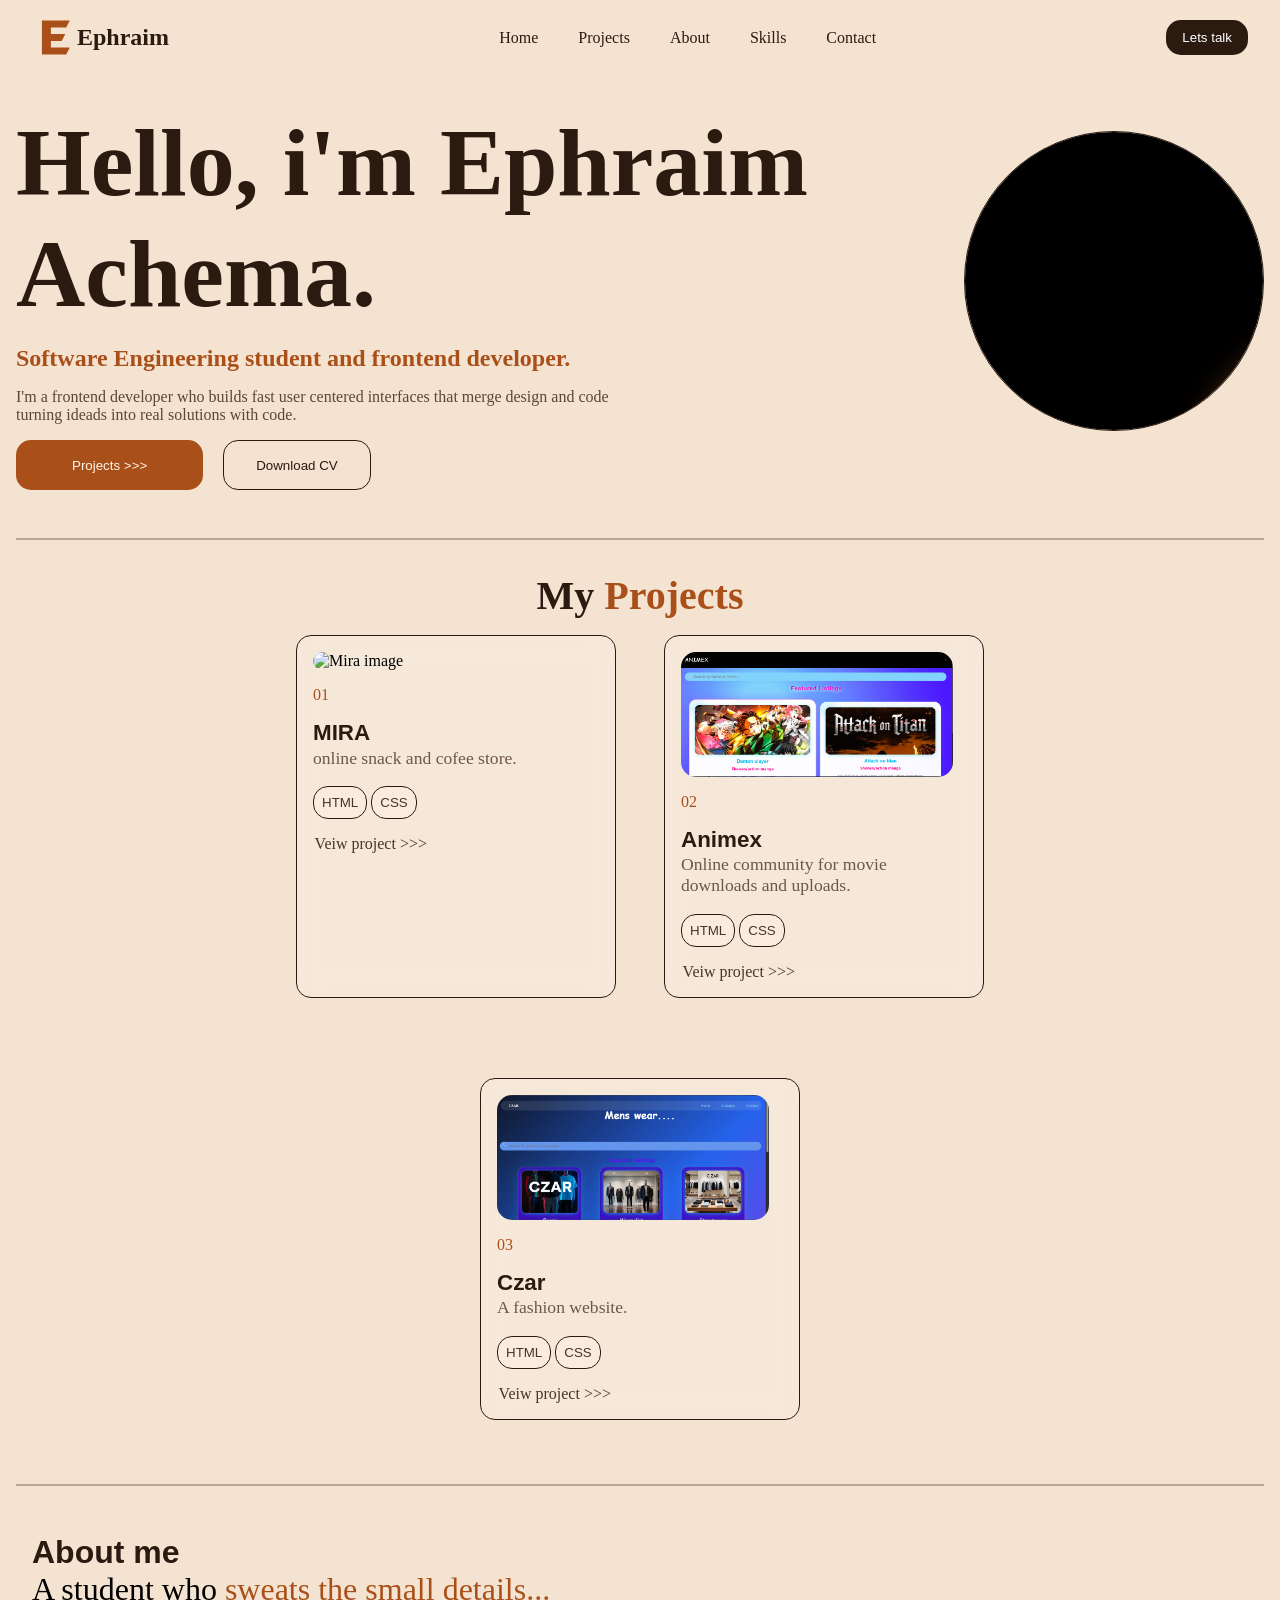
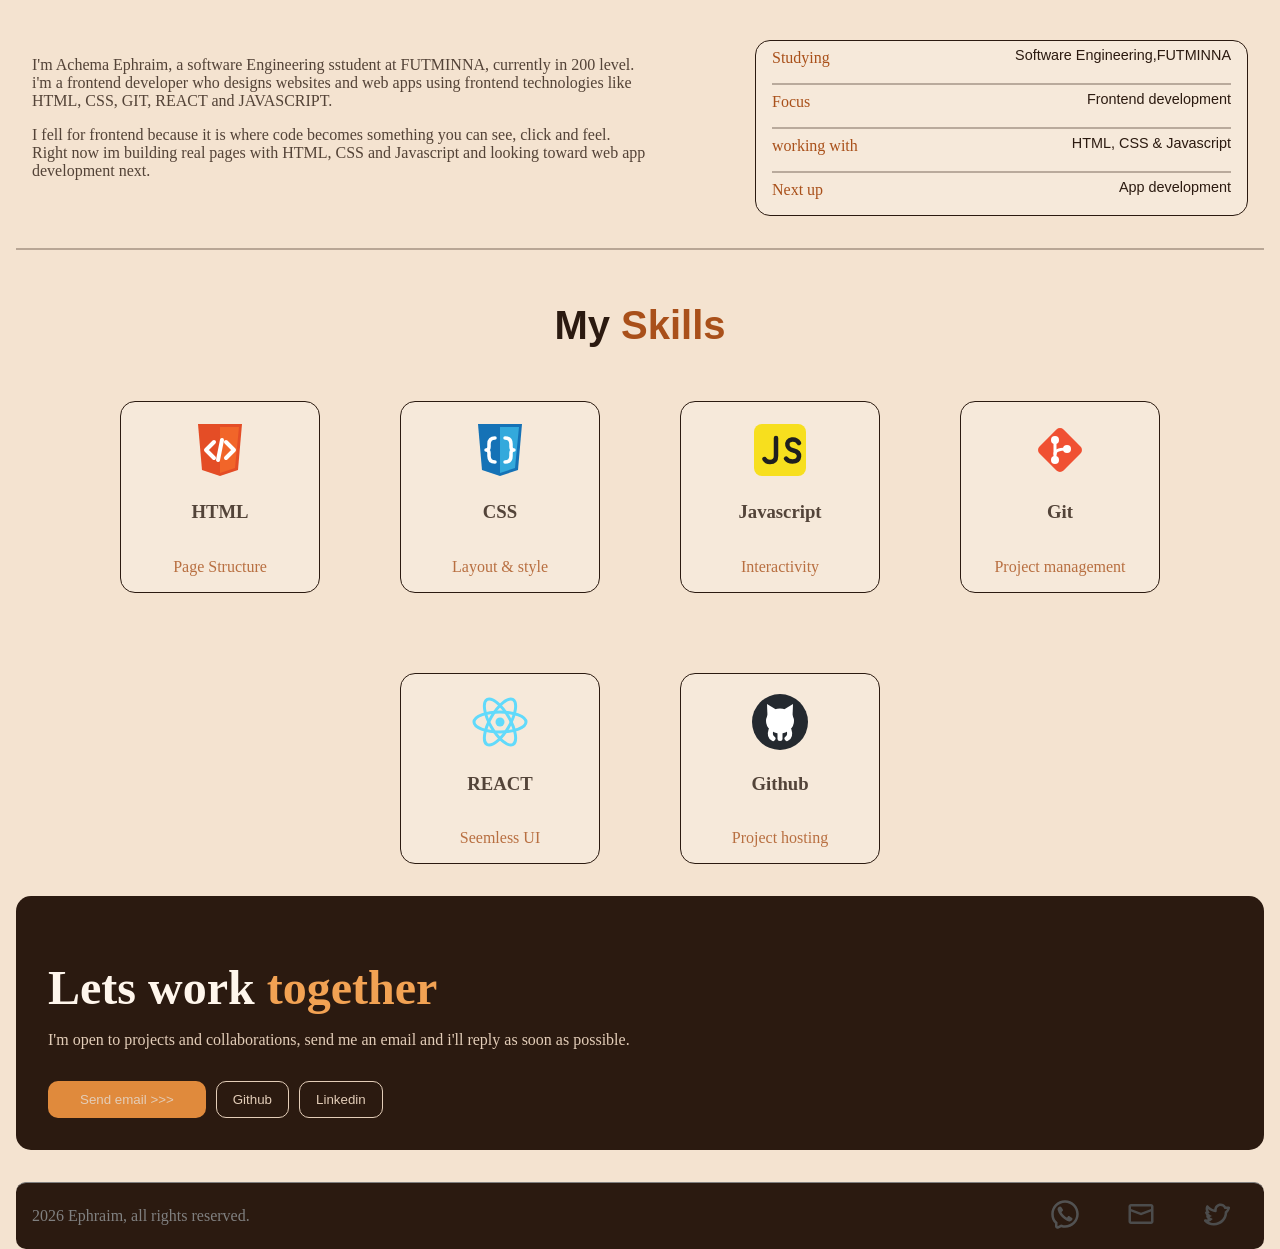
==== index.html @ fa287e12 "Rename porfolio.html to index.html" ====
<!DOCTYPE html>
<html lang="en">
<head>
  <meta charset="UTF-8">
  <meta name="viewport" content="width=device-width, initial-scale=1.0">
  <title>Achema Ephraim homepage</title>
  <link rel="stylesheet" href="portfolio.css">
  <link rel="icon" type="image/svg+xml" href="favicon.svg">
</head>
<body>
  <header class="header">
    <div class="headerdiv">
      <img src="favicon.svg" width="45" height="45">
<p class="headertxt">
  Ephraim
</p>
    </div>
    <nav>
      <ul class="ul" id="ul-links">
        <li class="li"><a class="nava" href="#Home">
          Home
        </a></li>
        <li class="li"><a class="nava" href="#Projects">
          Projects
        </a></li>
        <li class="li"><a class="nava" href="#About">
          About
        </a></li>
        <li class="li"><a class="nava" href="#Skills">
          Skills
        </a></li>
        <li class="li"><a class="nava" href="#Contact">
          Contact
        </a></li>
      </ul>
    </nav>
    
    <div class="header-actions">

      <button class="headerbtn">
        <a class="headerbtna" href="#Contact"> Lets talk</a>
    </button>

      <button class="menu-toggle" id="menu-toggle" aria-label="Open menu" aria-expanded="false" aria-controls="nav-links">&#9776;</button>
    </div>
  </header>

  <main id="Home" class="hero">
    <div>
      <h1 class="herobigtext">
        Hello, i'm Ephraim<br> Achema.
      </h1>
      <h2 class="heroh2">
        Software Engineering student and frontend developer.
      </h2>
      <p class="herop">
        I'm a frontend developer who builds fast user centered interfaces that merge design and code <br>turning ideads into real solutions with code.
      </p>

      <div class="herobtndiv">
        <button class="herobtn"><a class="a" href="#Projects">
          Projects &gt;>&gt;
        </a></button>
       <button class="herobtn2"><a class="a2" href="#">
        Download CV</a></button>
      </div>
      </div>

    <div>
      <img src="Ephraim.png" alt="Ephraim" class="heroimg">
    </div>
  </main>

  <section id="Projects" class="projsec">
<h3 class="projheading">My <span class="projspan">Projects</span> </h3>
<div class="cardsecdiv">
<div class="projcard">
  <img src="Mira.png" alt="Mira image" class="cardimg">
  <p class="projnumber">01</p>
  <h4 class="cardh4">MIRA</h4>
  <p class="carddesc">
    online snack and cofee store. 
  </p>
  <div>
  <button class="btnp">HTML</button>
  <button class="btnp">CSS</button>
  </div>
  <a class="carda" href="https://achemaephraim070-lang.github.io/Mira/  ">Veiw project &gt;>&gt;</a>
</div>

<div class="projcard">
  <img src="Animex.png" alt="Mira image" class="cardimg">
  <p class="projnumber">02</p>
  <h4 class="cardh4">Animex</h4>
  <p class="carddesc">
    Online community for movie downloads and uploads. 
  </p>
  <div>
  <button class="btnp">HTML</button>
  <button class="btnp">CSS</button>
  </div>
  <a class="carda" href="https://achemaephraim070-lang.github.io/Animex/">Veiw project &gt;>&gt;</a>
</div>

<div class="projcard">
  <img src="Czar.png" alt="Mira image" class="cardimg">
  <p class="projnumber">03</p>
  <h4 class="cardh4">Czar</h4>
  <p class="carddesc">
    A fashion website. 
  </p>
  <div>
  <button class="btnp">HTML</button>
  <button class="btnp">CSS</button>
  </div>
  <a class="carda" href="https://achemaephraim070-lang.github.io/Czar/">Veiw project &gt;>&gt;</a>
</div>
</div>
  </section>

  <section class="about" id="About">
    <h3 class="Aboutheading">About me</h3>
    <p class="aboutp">A student who <span class="aboutpspan">sweats the small <span>details...</span></p>
    <div class="aboutdiv">
    <div>
    <p class="aboutdesc">   I'm Achema Ephraim, a software Engineering sstudent at FUTMINNA, currently in 200 level.<br> i'm a frontend developer who designs websites and web apps using frontend technologies like HTML, CSS, GIT, REACT and JAVASCRIPT.</p>
    <p class="aboutdesc"> I fell for frontend because it is where code becomes something you can see, click and feel.<br> Right now im building real pages with HTML, CSS and Javascript and looking toward web app development next.</p>
    </div>

    <div class="abtcard">
      <div class="aboutlinediv">
        <p class="abtcardp">Studying</p>
        <p class="abtcardpinfo">Software Engineering,FUTMINNA</p>
      </div>

       <div class="aboutlinediv">
        <p class="abtcardp">Focus</p>
        <p class="abtcardpinfo">Frontend development</p>
      </div>

       <div class="aboutlinediv">
        <p class="abtcardp">working with</p>
        <p class="abtcardpinfo">HTML, CSS & Javascript</p>
      </div>

       <div class="aboutlinediv2">
        <p class="abtcardp">Next up</p>
        <p class="abtcardpinfo">App development</p>
      </div>
    </div>
    </div>
 </section>
    <section class="skills" id="Skills">
      <h4 class="skillsheading">My <span class="skillspan">Skills</span></h4>

      <div class="skillscardsec">

        <div class="skillscard">
          <img src="html.svg" alt="html image">
          <h3 class="skillcardh">HTML</h3>
          <p class="skillsp">Page Structure</p>
        </div>

<div class="skillscard">
          <img src="css.svg" alt="html image">
          <h3 class="skillcardh">CSS</h3>
          <p class="skillsp">Layout & style</p>
        </div>

        <div class="skillscard">
          <img src="javascript.svg" alt="html image">
          <h3 class="skillcardh">Javascript</h3>
          <p class="skillsp">Interactivity</p>
        </div>

        <div class="skillscard">
          <img src="git.svg" alt="html image">
          <h3 class="skillcardh">Git</h3>
          <p class="skillsp">Project management</p>
        </div>

        <div class="skillscard">
          <img src="react.svg" alt="html image">
          <h3 class="skillcardh">REACT</h3>
          <p class="skillsp">Seemless UI</p>
        </div>

        <div class="skillscard">
          <img src="github.svg" alt="html image">
          <h3 class="skillcardh">Github</h3>
          <p class="skillsp">Project hosting </p>
        </div>


      </div>
    </section>
 

<section id="Contact" class="contact">
  <h3 class="contactheading">Lets work <span class="contactspan">together</span></h3>
  <p class="contactp">I'm open to projects and collaborations, send me an email and i'll reply as soon as possible.</p>

<div class="btnsdiv">
  <button class="emailbtn"><a class="btna" target="_blank" href="">Send email &gt;>&gt;</a></button>
  <button class="emailbtn2"><a class="btna" target="_blank" href="https://github.com/achemaephraim070-lang">Github</a></button>

   <button class="emailbtn2"><a class="btna" target="_blank" href="https://linkedin.com/in/achema-ephraim">Linkedin</a></button>
  </div>
</section>

   <footer class="footer">
    <p class="footerp">2026 Ephraim, all rights reserved.</p>
    <div class="footerlinks">
      <a href="https://wa.me/+234707269302" target="_blank"><img class="footerimg" src="whatsappp.svg" alt="icon"></a>

       <a href="mailto:achemaephraim070@gmail.com" target="_blank"><img class="footerimg" src="mail.svg" alt="icon"></a>

        <a href="https://x.com/Achephraimdon" target="_blank"><img class="footerimg" src="twitter.svg" alt="icon"></a>
    </div>
    </div>
    </div>
</footer>


  <script>
    const toggle = document.getElementById('menu-toggle');
    const menu = document.getElementById('ul-links');

    toggle.addEventListener('click', function () {
      const isOpen = menu.classList.toggle('open');
      toggle.setAttribute('aria-expanded', isOpen);
    });

    menu.addEventListener('click', function (event) {
      if (event.target.closest('a')) {
        menu.classList.remove('open');
        toggle.setAttribute('aria-expanded', 'false');
      }
    });

    document.addEventListener('click', (e) => {
    if (!Home.contains(e.target) && !btn.contains(e.target)) {
      closeMenu();
    }
  });
  </script>
</body>
</html>
---- portfolio.css ----
*{
  box-sizing: border-box;
}
html {
  scroll-behavior: smooth;
}
body{
  background:
#f4e3d0;
  margin: 0;
  padding: 0 1rem 0 1rem;
  min-height: 180vh;
}
.header{
  background:#f4e3d04d;
  backdrop-filter:blur(10px);
  -webkit-backdrop-filter:blur(10px);
  padding:0 1rem 0 1rem;
  border-radius: 2rem;
  color: #2b1a10;
  display: flex;
  justify-content:space-between;
  align-items:center;
  color: #2b1a10;
  z-index: 300;
  position:sticky;
  top:0;
}
  .headerdiv{
display: flex;
flex-direction: row;
align-items: center;
  }
.nava{
  text-decoration: none;
  color: #2b1a10;
}
.headertxt{
  color:#2b1a10;
  font-size: x-large;
  font-weight: 600;
}
.headerbtn{
  border: none;
  cursor: pointer;
  background: #2b1a10;
  color:white ;
  border-radius:15px ;
  padding: 0.6rem 1rem 0.6rem 1rem;
  transition:all 0.2s;
}
  .headerbtna{
    text-decoration: none;
    color:white;
  }

.headerbtn:hover{
  transform: translateY(-2px);
  box-shadow:  0 10px 20px #2b1a104d,
               0 10px 40px #2b1a104d;
}
.headerbtn:active{
  transform: scale(1.1);
}
.ul{
  display: flex;
  flex-direction: row;
  justify-content: space-between;
  gap: 40px;
}
.li{
  list-style: none;
  cursor: pointer;
  transition: all 0.2s;
}
.li:hover{
  transform: translateY(-2px);
  text-shadow: 0 10px 20px #2b1a104d,
               0 10px 40px #2b1a104d;
}
.li:active{
  transform: scale(1.2);
}

.header-actions {
  justify-self: end;
  display: flex;
  align-items: center;
  gap: 0.75rem;
}
.menu-toggle {
  display: none; 
  background: none;
  border: none;
  color: white;
  font-size: 1.6rem;
  line-height: 1;
  cursor: pointer;
}

.hero{
  display: flex;
  align-items: center;
  justify-content:space-between;
  padding: 0 0 3rem 0;
  gap:1rem;
  border-bottom: 2px solid #2b1a104d;
  flex-wrap: wrap;

}
.herobigtext{
  font-family:DM sans;
  color: #2b1a10;
  font-weight:800 ;
  font-size: clamp(2.5rem, 9vw, 6rem);
  margin: 2rem 0 1rem 0;
}
.heroh2{
  color: #a9501a;
  margin: 0 0 1rem 0 ;
}
.herop{
  color:  #5e4636;
}
.herobtn{
background:#a9501a ;
padding:1.1rem 3.5rem 1.1rem 3.5rem ;
border: none;
border-radius: 15px;
transition: all 0.2s;
}
.herobtn:hover{
transform: translateY(-2px);
box-shadow:  0 10px 20px #a9501a4d,
               0 10px 40px #a9501a4d;
}
.herobtn:active{
  transform: scale(1.05);
}
.herobtn2{
  background:#f4e3d0 ;
color:#2b1a10 ;
border: 0.8px solid #2b1a10;
padding:1rem 2rem 1rem 2rem ;
border-radius: 15px;
transition: all 0.2s;
}
.herobtn2:hover{
transform: translateY(-2px);
box-shadow:  0 10px 20px #2b1a104d,
               0 10px 40px #2b1a104d;
}
.herobtn2:active{
  transform: scale(1.05);
}
.a{
  text-decoration: none;
  color:#fff6ec;
}
.a2{
  text-decoration: none;
  color:#2b1a10;
}
.herobtndiv{
  display: flex;
  flex-direction: row;
  gap: 20px;
}
.heroimg{
  height: auto;
  aspect-ratio: 1;
  max-width: 100%;
  width:300px ;
  border:1px solid #2b1a10;
  border-radius: 50%;
}
.projsec{
  display:flex;
  flex-direction: column;
  align-items: center;
  border-bottom: 2px solid #2b1a104d;
  padding:2rem 0 2rem 0; 
}
.cardsecdiv{
  display: flex;
  flex-direction:row;
  justify-content: center;
  gap: 3rem;
  flex-wrap: wrap;
}
.projspan{
  color: #a9501a;
}
.projheading{
  margin: 0 0 1rem 0;
  text-align: left;
  color:#2b1a10;
  font-size:2.5rem;
  font-weight:600;
}
.cardsec{
  display: flex;

}
.projcard {
  border: 1px solid #2b1a10;
 background: rgba(255, 255, 255, 0.2) ;
  backdrop-filter: blur(12px);
  -webkit-backdrop-filter: blur(12px);
  border-radius: 15px;
  padding:1rem 1rem 1rem 1rem;
  gap:30px;
  max-width: 320px;
  width: 100%;
  margin:0 0 2rem 0;
  cursor:pointer;
  z-index: 200;
  transition: all 0.2s;
}
.projcard:hover{
  transform: scale(1.02)
       translateY(-2px);
}
.cardimg{
  display: block;
  justify-self: center;
width:95%;
height:auto;
object-fit: cover;
border-radius: 15px;
}
.projnumber{
  color:#a84f18;
  margin: 1rem 0 1rem 0;
}
.cardh4{
  color:#2b1a10;
  font-size:1.4rem;
  margin: 0 0 -1rem 0;
  font-family:Dm Arial, Helvetica, sans-serif;
  font-weight:600;
}
.carddesc{
  color:#4a3226cc;
  font-size:1.1rem;
  font-weight:300;
}
.btnp{
  background: #fff6ec4d;
  color:#4a3226;
  border:1px solid #2b1a10;
  border-radius: 15px;
  padding:0.5rem 0.5rem 0.5rem 0.5rem;
  margin: 0 0 1rem 0;
}
.carda{
  text-decoration: none;
  color:#4a3226;
  margin:0 0 0 0.1rem;
}
.carda:hover{
  transform: scale(1.3);
}
.carda:active{
  text-decoration: underline;
}
.about{
  padding: 0 1rem 2rem 1rem;
  border-bottom: 2px solid #2b1a104d;
}

.Aboutheading{
  justify-self: center;
  color:  #2b1a10;
  font-size: xx-large;
  font-weight:700 ;
  font-family:'Dm Sans', Arial, Helvetica, sans-serif;
  margin: 3rem 0 -2rem 0;
}
.aboutp{
  font-size: 2rem;
  justify-self: center;
  font-weight: 500;
}
.aboutpspan{
  color:#a9501a;
}
.aboutdesc{
  text-align: left;
  color: #2b1a10cc;
  text-wrap: wrap;
}
.aboutdiv{
  display: flex;
  justify-content: space-between;
  gap:100px;
}
.abtcard{
  background:rgba(255, 255, 255, 0.2) ;
  width: 700px;
  border-radius: 15px;
  padding: 0 1rem 0 1rem;
  border: 1px solid #2b1a10;
}
.abtcardp{
  color: #a9501a;
  text-align: left;
}
.abtcardpinfo{
  color: #2b1a10;
  font-size: 0.9rem;
  font-family:'DM Sans', Arial, Helvetica, sans-serif;
  text-align: right;
}
.aboutlinediv{
  display: flex;
  margin:-0.5rem 0 -0.5rem 0;
  justify-content: space-between;
  gap: 2rem;
  border-bottom: 2px solid #2b1a104d;

}
.skills{
display: flex;
align-items: center;
flex-direction: column;
padding: 0 0 2rem 0;
}
.skillspan{
  color: #a9501a;
  font-size: 2.5rem;
}
.skillsheading{
  color: #2b1a10;
  font-weight: 600;
  font-size: 2.5rem;
  font-family: 'DM Sans', Arial, Helvetica, sans-serif;
}
.skillscard{
  display: flex;
  flex-direction: column;
  align-items: center;
  background: rgba(255, 255, 255, 0.2) ;
 border: 1px solid #2b1a10;
 padding: 1rem 2rem 0 2rem;
 width: 200px;
 border-radius: 15px;
 cursor: pointer;
 transition: all 0.2s;
}
.skillscard:hover{
   transform: scale(1.02)
       translateY(-2px);
}
.skillscardsec{
  display: flex;
  flex-direction: row;
  align-items: space-between;
  justify-content: center;
  gap: 80px;
  flex-wrap: wrap;
}
.skillsp{
color: #a9501acc;
}
.skillcardh{
  color: #2b1a10cc;
}
.aboutlinediv2{
  display: flex;
  justify-content: space-between;
  gap: 2rem;
}
.contact{
  display: flex;
  flex-direction: column;
  background: #2b1a10;
  padding: 1rem 2rem 2rem 2rem;
  margin: 0 0 2rem 0;
  border-radius: 15px;
}
.contactheading{
color:#fff6ec;
font-size:3rem ;
font-weight: 600;
}
.contactspan{
  color: #f2a253;
}
.contactp{
  color: #e3cdb8;
  margin: -2rem 0 2rem 0;
}
  .emailbtn{
    border: none;
    background: #e08a3c;
    color: #e3cdb8;
    padding: 0.6rem 2rem 0.6rem 2rem;
    border-radius: 10px;
    transition: all 0.2s;
  }
  .emailbtn:active{
    transform: scale(1.1);
  }
  .emailbtn:hover{
    transform: translateY(-2px);
   
    box-shadow: 0 10px 20px #e08a3c4d
    0 10px 40px #e08a3c;
  }

  .emailbtn2{
    border: 0.7px solid #e3cdb8;
    background:#2b1a10;
    padding: 0.6rem 1rem 0.6rem 1rem;
    border-radius: 10px;
    transition: all0.2s;
  }
  .emailbtn2:hover{
    transform: translateY(-2px);
    box-shadow: 0 10px 20px #e08a3c4d
    0 10px 40px #e08a3c;
  }
  .emailbtn2:active{
    transform: scale(1.1);

  }
  .btna{
    color: #e3cdb8;
    text-decoration: none;
  }
  .btnsdiv{
    display: flex;
    gap: 10px;
  }

  .footer{
  background: #2b1a10;
  margin: 1rem 0 0 0;
  border-radius: 10px;
  padding: 1rem 0 1rem 0;
  display: flex;
  justify-content: space-between;
  align-items: center;
  border-top: 1px solid gray;
}
.footerp{
   color: gray;
  margin: 0 0 0 1rem;

}

.footerlinks{
  display: flex;
  padding: 0 2rem 0 2rem;
  justify-content: space-between;
  gap:30px;
}
.footerimg{
  width: 30px;
  border-radius: 1px;
  transition: all 0.2s;
  filter: invert(0.3);
  margin: 0 0 0 1rem; 
}
.footerimg:hover{
  transform: translateY(-2px);
}
.footerimg:active{
  transform: scale(1.2);
}

@media (max-width: 768px) {

.projcard {
  border: 1px solid #2b1a10;
 background: rgba(255, 255, 255, 0.2) ;
  backdrop-filter: blur(12px);
  -webkit-backdrop-filter: blur(12px);
  border-radius: 15px;
  padding:1rem 1.2rem 1rem 1.2rem;
  max-width: 80%;
  margin:0 0 2rem 0;
  cursor:pointer;
  z-index: 200;
  transition: all 0.2s;
}

.cardimg{
  border-radius: 10px;
  max-width: auto;
  height: auto;
}
.hero{
  display: flex;
  text-align: center;
  align-items: center;
  flex-direction: column-reverse;
  justify-content:space-between;
  padding: 0 0 3rem 0;
  gap:1rem;
  border-bottom: 2px solid #2b1a104d;
  flex-wrap: wrap;

}
.heroimg{
  height: 300px;
  position: top;
  width:300px ;
  border:1px solid #2b1a10;
  border-radius: 50%;
}
.herobtndiv{
  display: flex;
  justify-content: center;
  flex-direction: row;
  gap: 20px;
}

.header-actions {
    grid-column: 2;
    grid-row: 1;
  }

  .menu-toggle {
    display: block;
  }
  .ul{
    display: none;
  }
  .nava{
    color: white;
  }

  .ul.open {
    display: flex;
    flex-direction: column;
    align-items: center;
    gap: 1rem;
    position: absolute;
    top: 100%;
    left: 0;
    border-radius: 10px;
    right: 0;
    padding: 1rem 0rem 1rem 0rem;
    background: #2b1a104d;
    border-top: 1px solid rgba(255, 255, 255, 0.1);
  }
  .aboutdiv{
  display: flex;
  justify-content: space-between;
  flex-direction: column-reverse;
  gap:100px;
}
.abtcard{
  background:rgba(255, 255, 255, 0.2) ;
  width: 370px;
  border-radius: 15px;
  margin: 0 0 -5rem 0;
  padding: 0 1rem 0 1rem;
  border: 1px solid #2b1a10;
}

.img{
  border-radius: 10px;
  max-width: 95%;
}
.footer{
  background: #1a1a1a;
  padding: 1rem 0 1rem 0;
  display: flex;
  justify-content: center;
  flex-direction: column;
  align-items: center;
  gap: 10px;
  border-top: 1px solid gray;
}
}
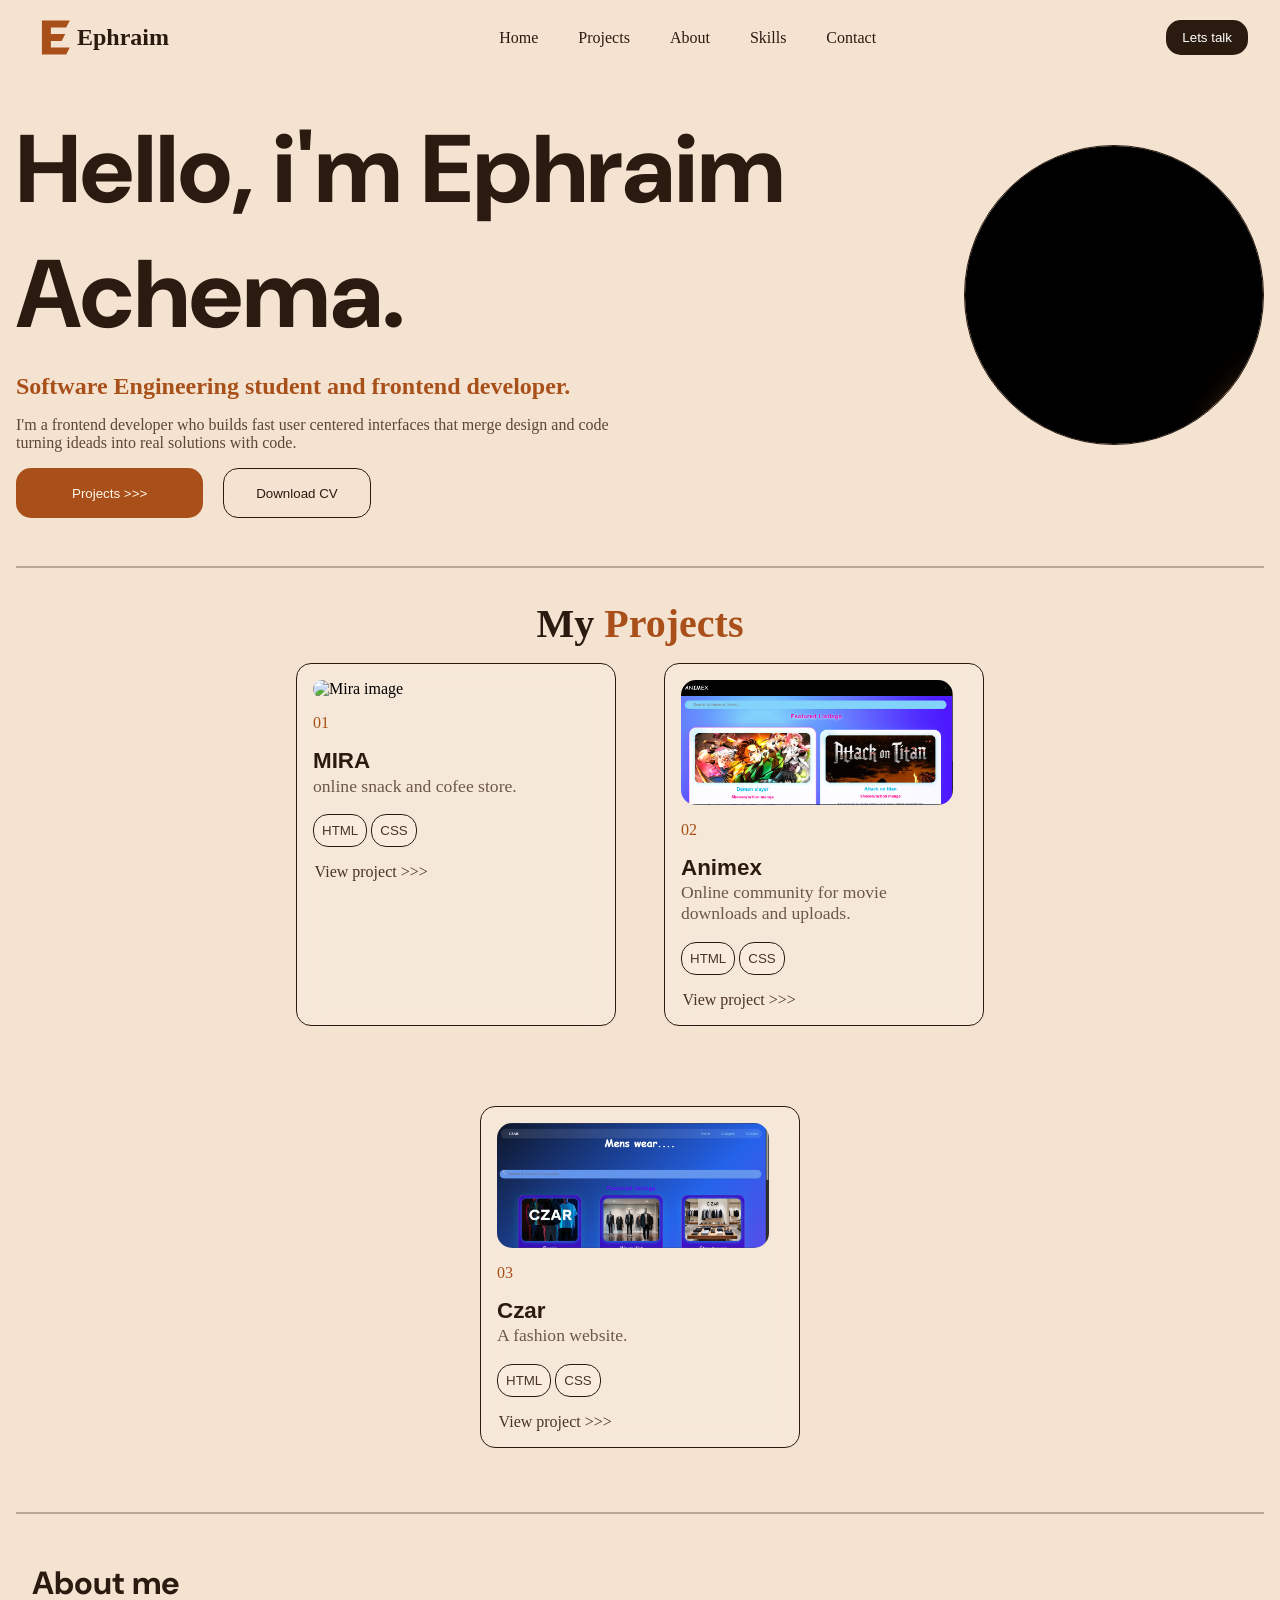
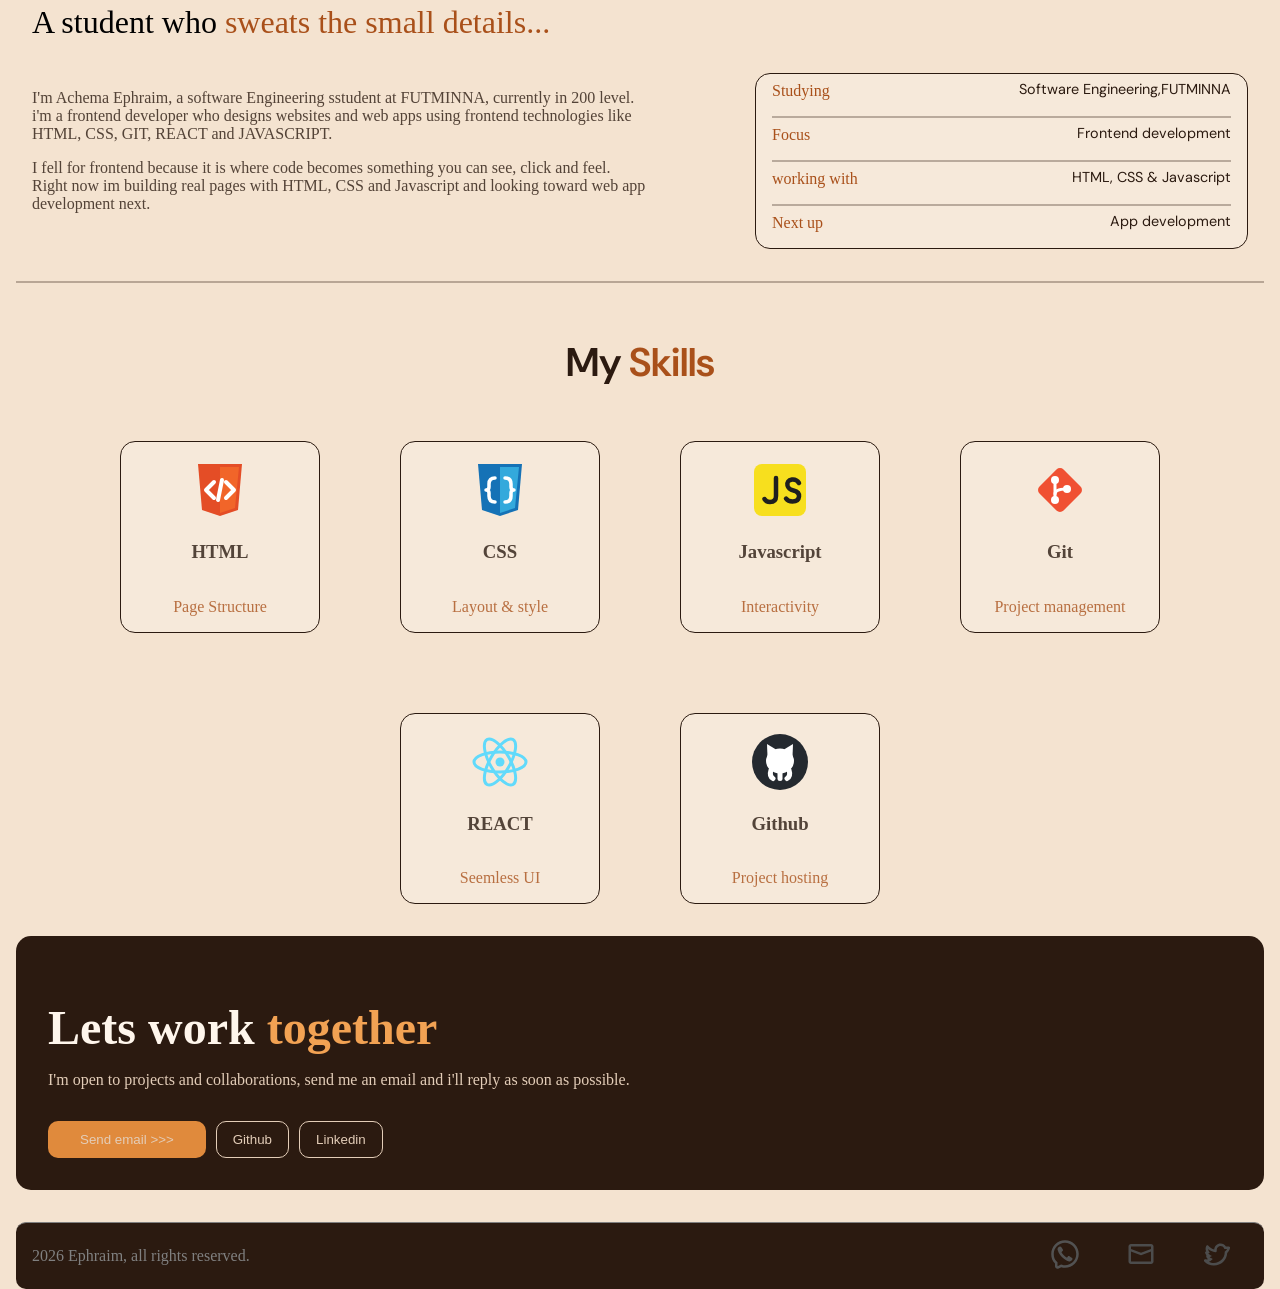
==== commit e163f276: "Rename porfolio.html to index.html" ====
--- a/index.html
+++ b/index.html
@@ -6,6 +6,9 @@
   <title>Achema Ephraim homepage</title>
   <link rel="stylesheet" href="portfolio.css">
   <link rel="icon" type="image/svg+xml" href="favicon.svg">
+   <link rel="preconnect" href="https://fonts.googleapis.com">
+<link rel="preconnect" href="https://fonts.gstatic.com" crossorigin>
+<link href="https://fonts.googleapis.com/css2?family=Bricolage+Grotesque:wght@500;700;800&family=DM+Sans:wght@400;500;700&display=swap" rel="stylesheet">
 </head>
 <body>
   <header class="header">
@@ -85,7 +88,7 @@
   <button class="btnp">HTML</button>
   <button class="btnp">CSS</button>
   </div>
-  <a class="carda" href="https://achemaephraim070-lang.github.io/Mira/  ">Veiw project &gt;>&gt;</a>
+  <a class="carda" href="https://achemaephraim070-lang.github.io/Mira/  ">View project &gt;>&gt;</a>
 </div>
 
 <div class="projcard">
@@ -99,7 +102,7 @@
   <button class="btnp">HTML</button>
   <button class="btnp">CSS</button>
   </div>
-  <a class="carda" href="https://achemaephraim070-lang.github.io/Animex/">Veiw project &gt;>&gt;</a>
+  <a class="carda" href="https://achemaephraim070-lang.github.io/Animex/">View project &gt;>&gt;</a>
 </div>
 
 <div class="projcard">
@@ -113,7 +116,7 @@
   <button class="btnp">HTML</button>
   <button class="btnp">CSS</button>
   </div>
-  <a class="carda" href="https://achemaephraim070-lang.github.io/Czar/">Veiw project &gt;>&gt;</a>
+  <a class="carda" href="https://achemaephraim070-lang.github.io/Czar/">View project &gt;>&gt;</a>
 </div>
 </div>
   </section>
